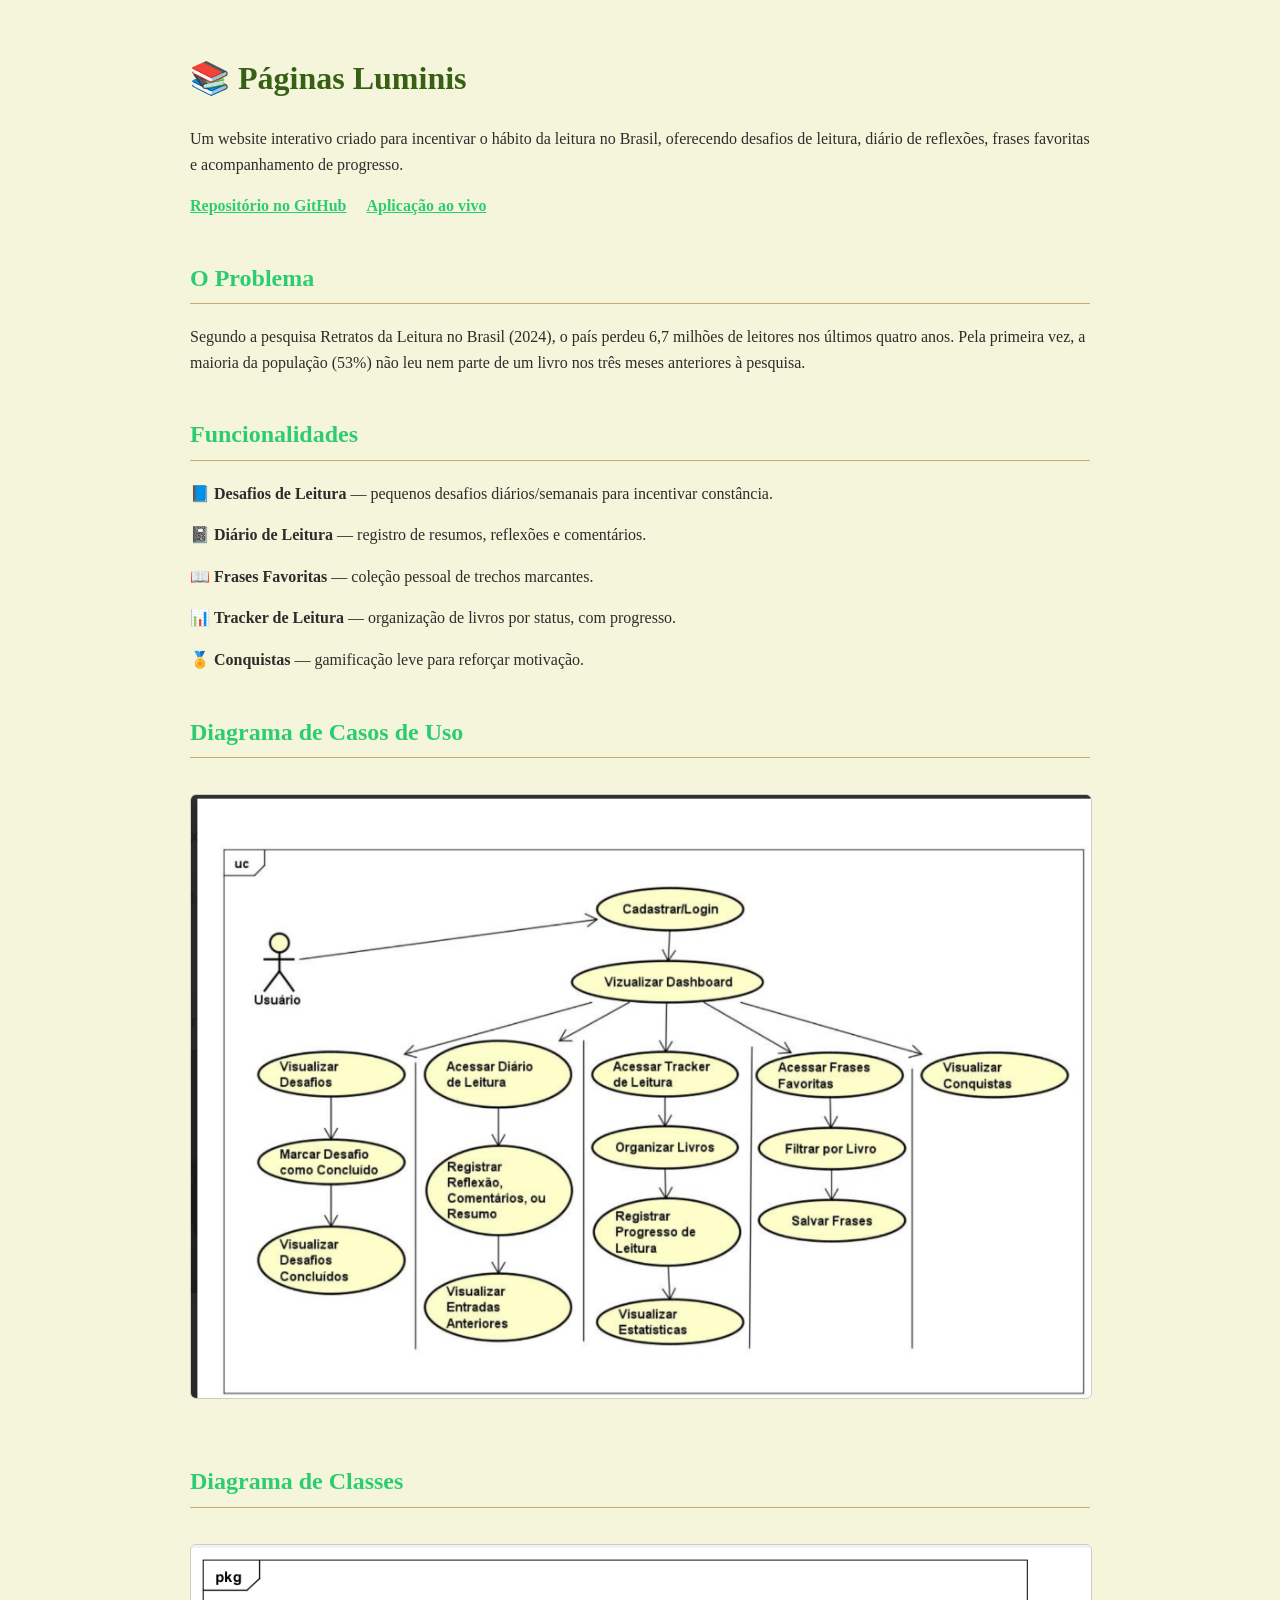
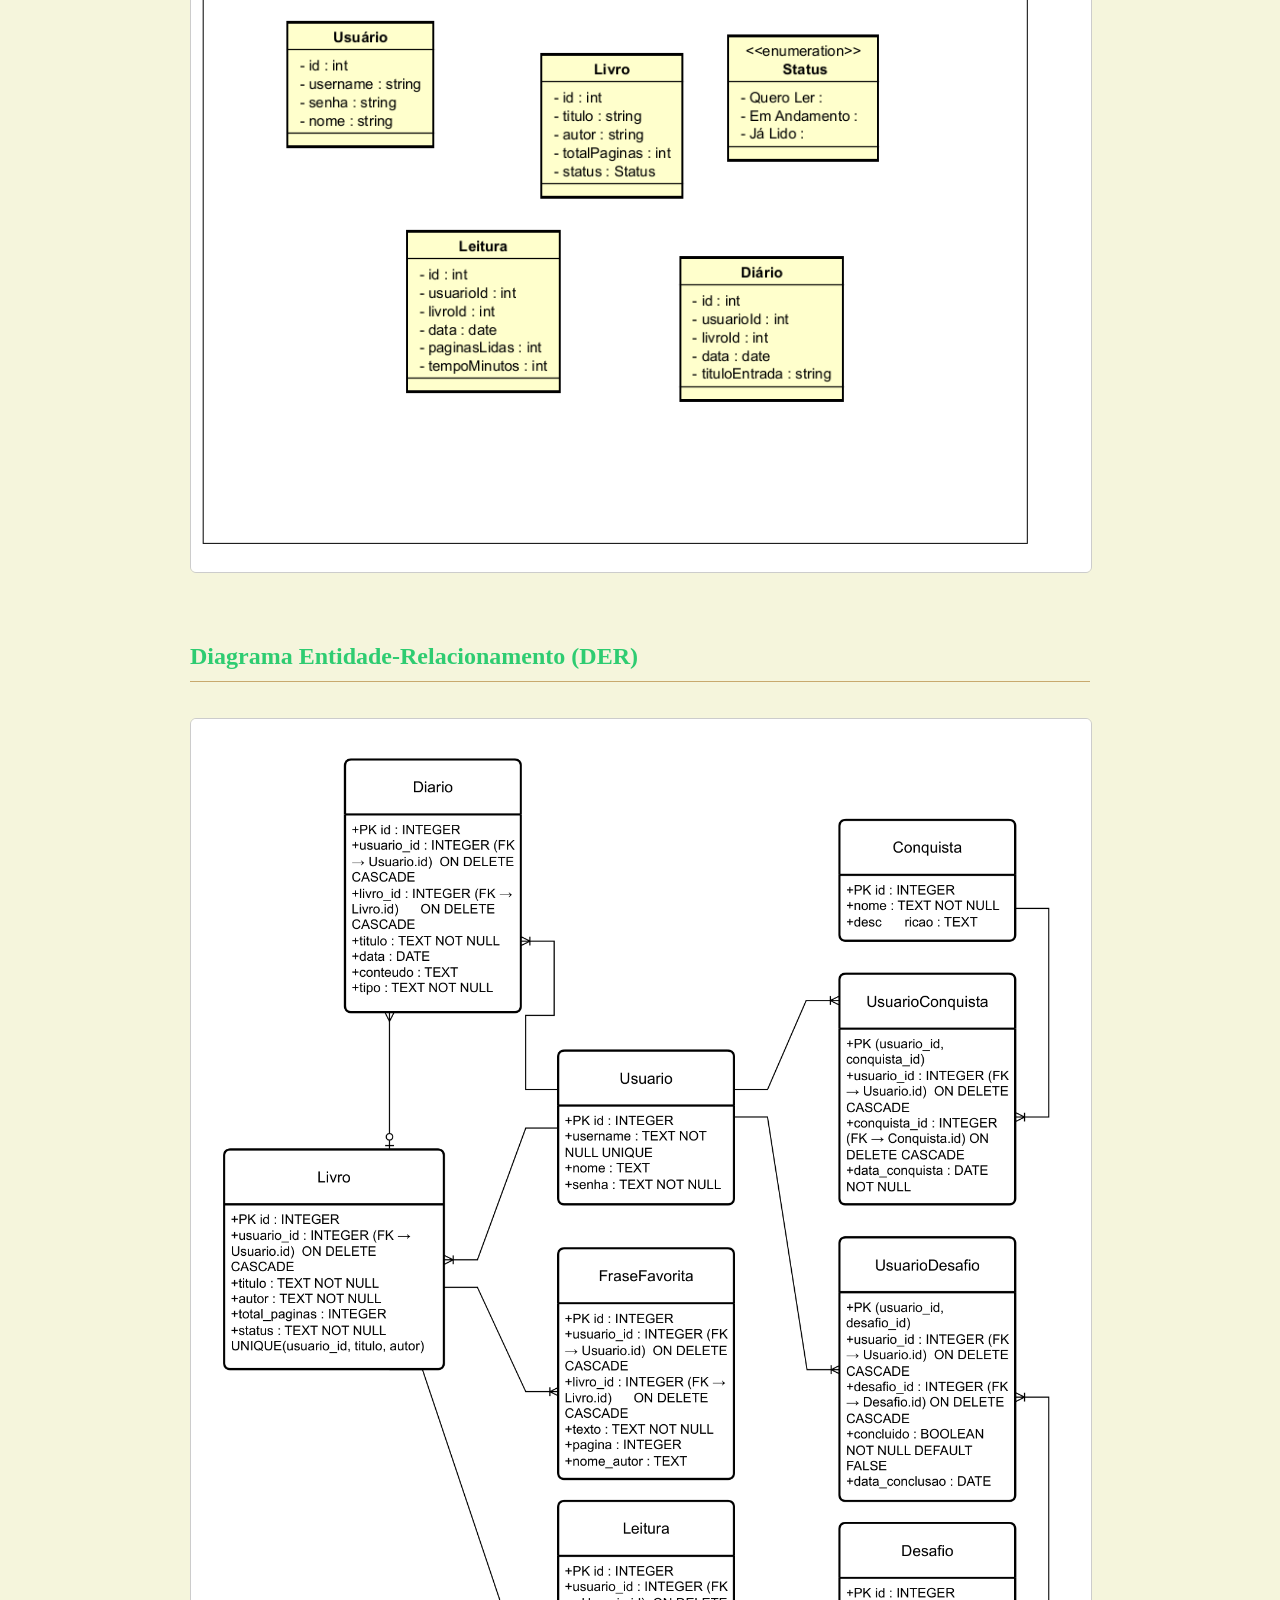
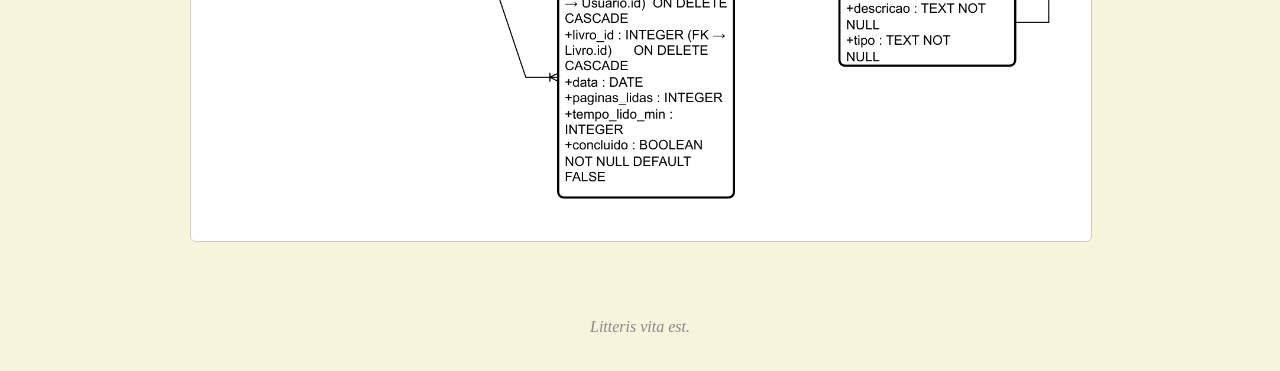
==== docs/index.html @ e58b8c8a "Adiciona pagina de documentacao do projeto com diagramas" ====
<!doctype html>
<html lang="pt-br">
<head>
  <meta charset="utf-8">
  <meta name="viewport" content="width=device-width, initial-scale=1.0">
  <title>Páginas Luminis — Documentação do Projeto</title>
  <style>
    body {
      font-family: 'Georgia', serif;
      background-color: #f5f5dc;
      color: #2c2c2c;
      max-width: 900px;
      margin: 0 auto;
      padding: 32px 20px;
      line-height: 1.6;
    }
    h1 { color: #376015; }
    h2 { color: #2ecc71; border-bottom: 1px solid #c8a96e; padding-bottom: 6px; margin-top: 40px; }
    img { max-width: 100%; border: 1px solid #ccc; border-radius: 6px; margin: 16px 0; }
    .links a { display: inline-block; margin-right: 16px; color: #2ecc71; font-weight: bold; }
    .feature { margin-bottom: 16px; }
  </style>
</head>
<body>

  <h1>📚 Páginas Luminis</h1>
  <p>Um website interativo criado para incentivar o hábito da leitura no Brasil, oferecendo desafios de leitura, diário de reflexões, frases favoritas e acompanhamento de progresso.</p>

  <div class="links">
    <a href="https://github.com/jesse-de-oliveira/paginas-luminis">Repositório no GitHub</a>
    <a href="https://paginas-luminis.onrender.com/">Aplicação ao vivo</a>
  </div>

  <h2>O Problema</h2>
  <p>Segundo a pesquisa Retratos da Leitura no Brasil (2024), o país perdeu 6,7 milhões de leitores nos últimos quatro anos. Pela primeira vez, a maioria da população (53%) não leu nem parte de um livro nos três meses anteriores à pesquisa.</p>

  <h2>Funcionalidades</h2>
  <div class="feature">📘 <strong>Desafios de Leitura</strong> — pequenos desafios diários/semanais para incentivar constância.</div>
  <div class="feature">📓 <strong>Diário de Leitura</strong> — registro de resumos, reflexões e comentários.</div>
  <div class="feature">📖 <strong>Frases Favoritas</strong> — coleção pessoal de trechos marcantes.</div>
  <div class="feature">📊 <strong>Tracker de Leitura</strong> — organização de livros por status, com progresso.</div>
  <div class="feature">🏅 <strong>Conquistas</strong> — gamificação leve para reforçar motivação.</div>

  <h2>Diagrama de Casos de Uso</h2>
  <img src="imagens/diagrama-casos-uso.PNG" alt="Diagrama de Casos de Uso">

  <h2>Diagrama de Classes</h2>
  <img src="imagens/diagrama-classes.PNG" alt="Diagrama de Classes">

  <h2>Diagrama Entidade-Relacionamento (DER)</h2>
  <img src="imagens/der.PNG" alt="DER">

  <footer style="margin-top:48px; text-align:center; font-style:italic; color:#888;">
    Litteris vita est.
  </footer>

</body>
</html>
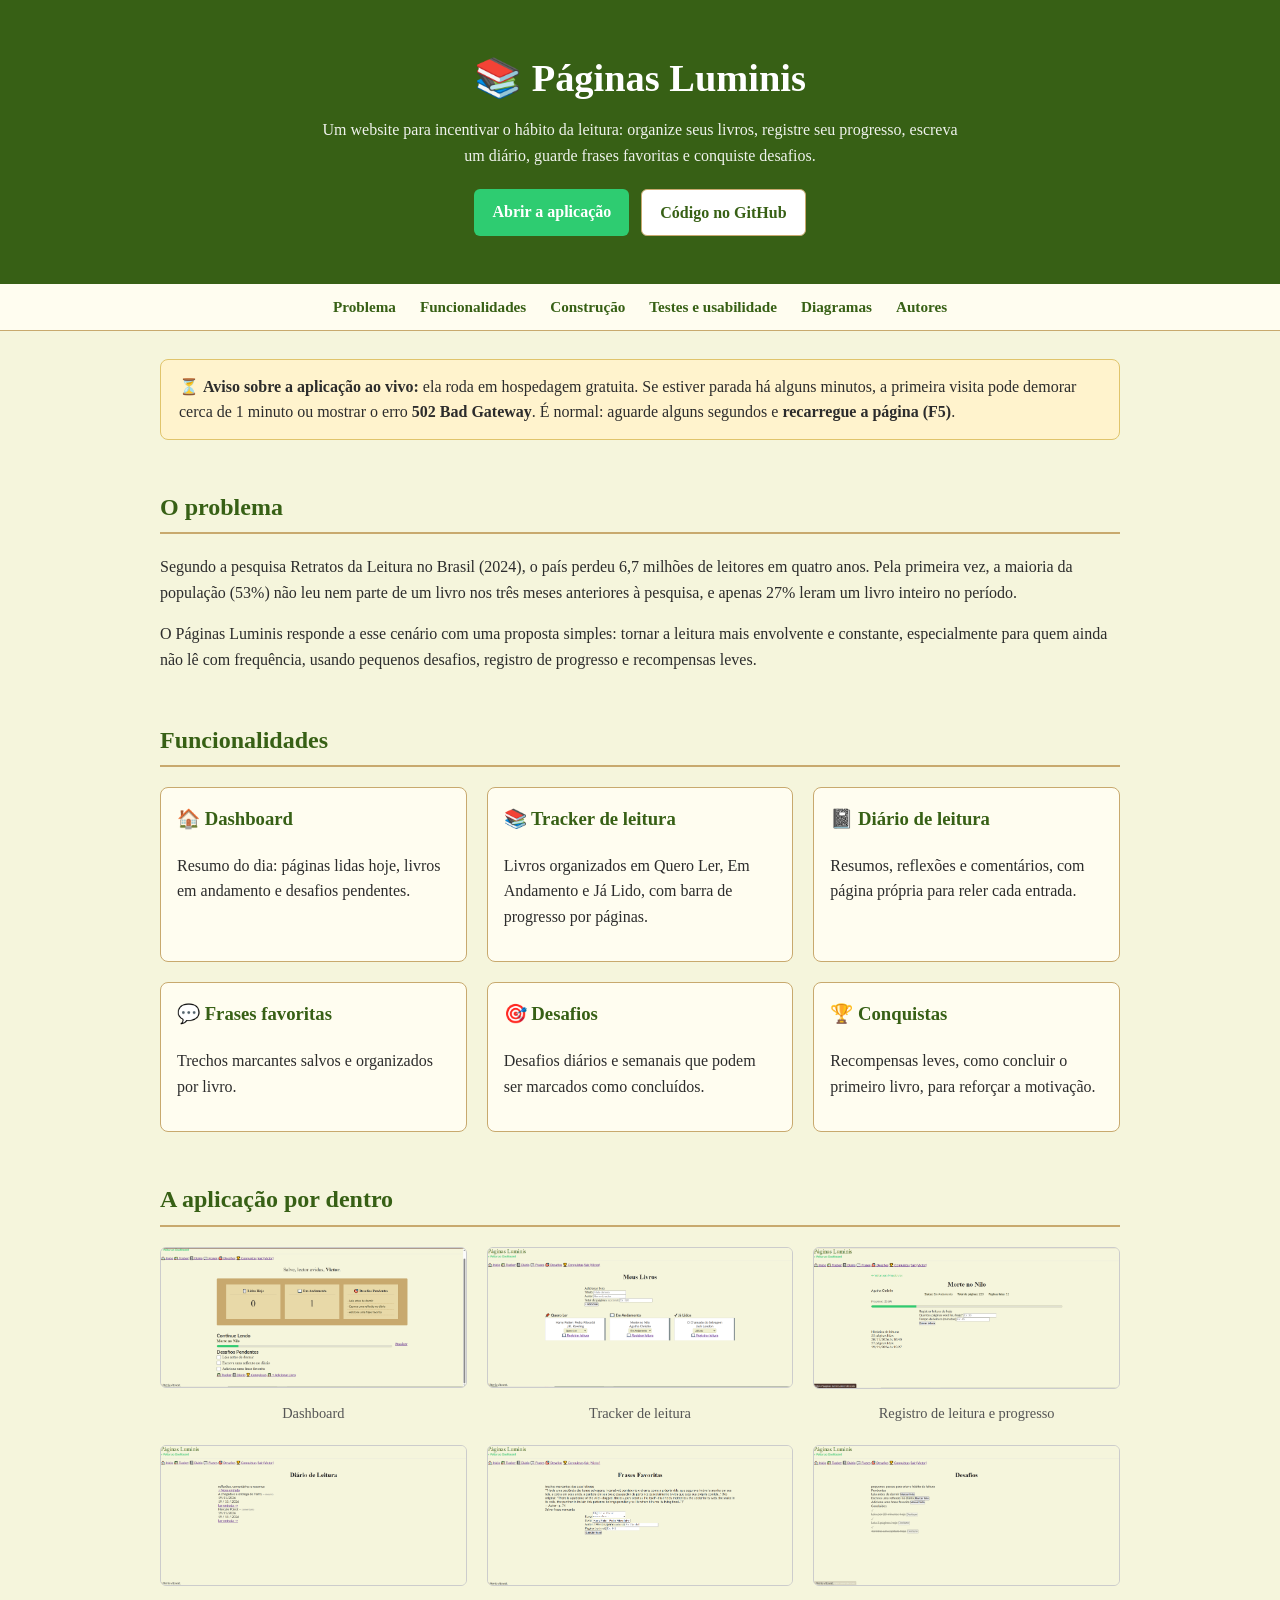
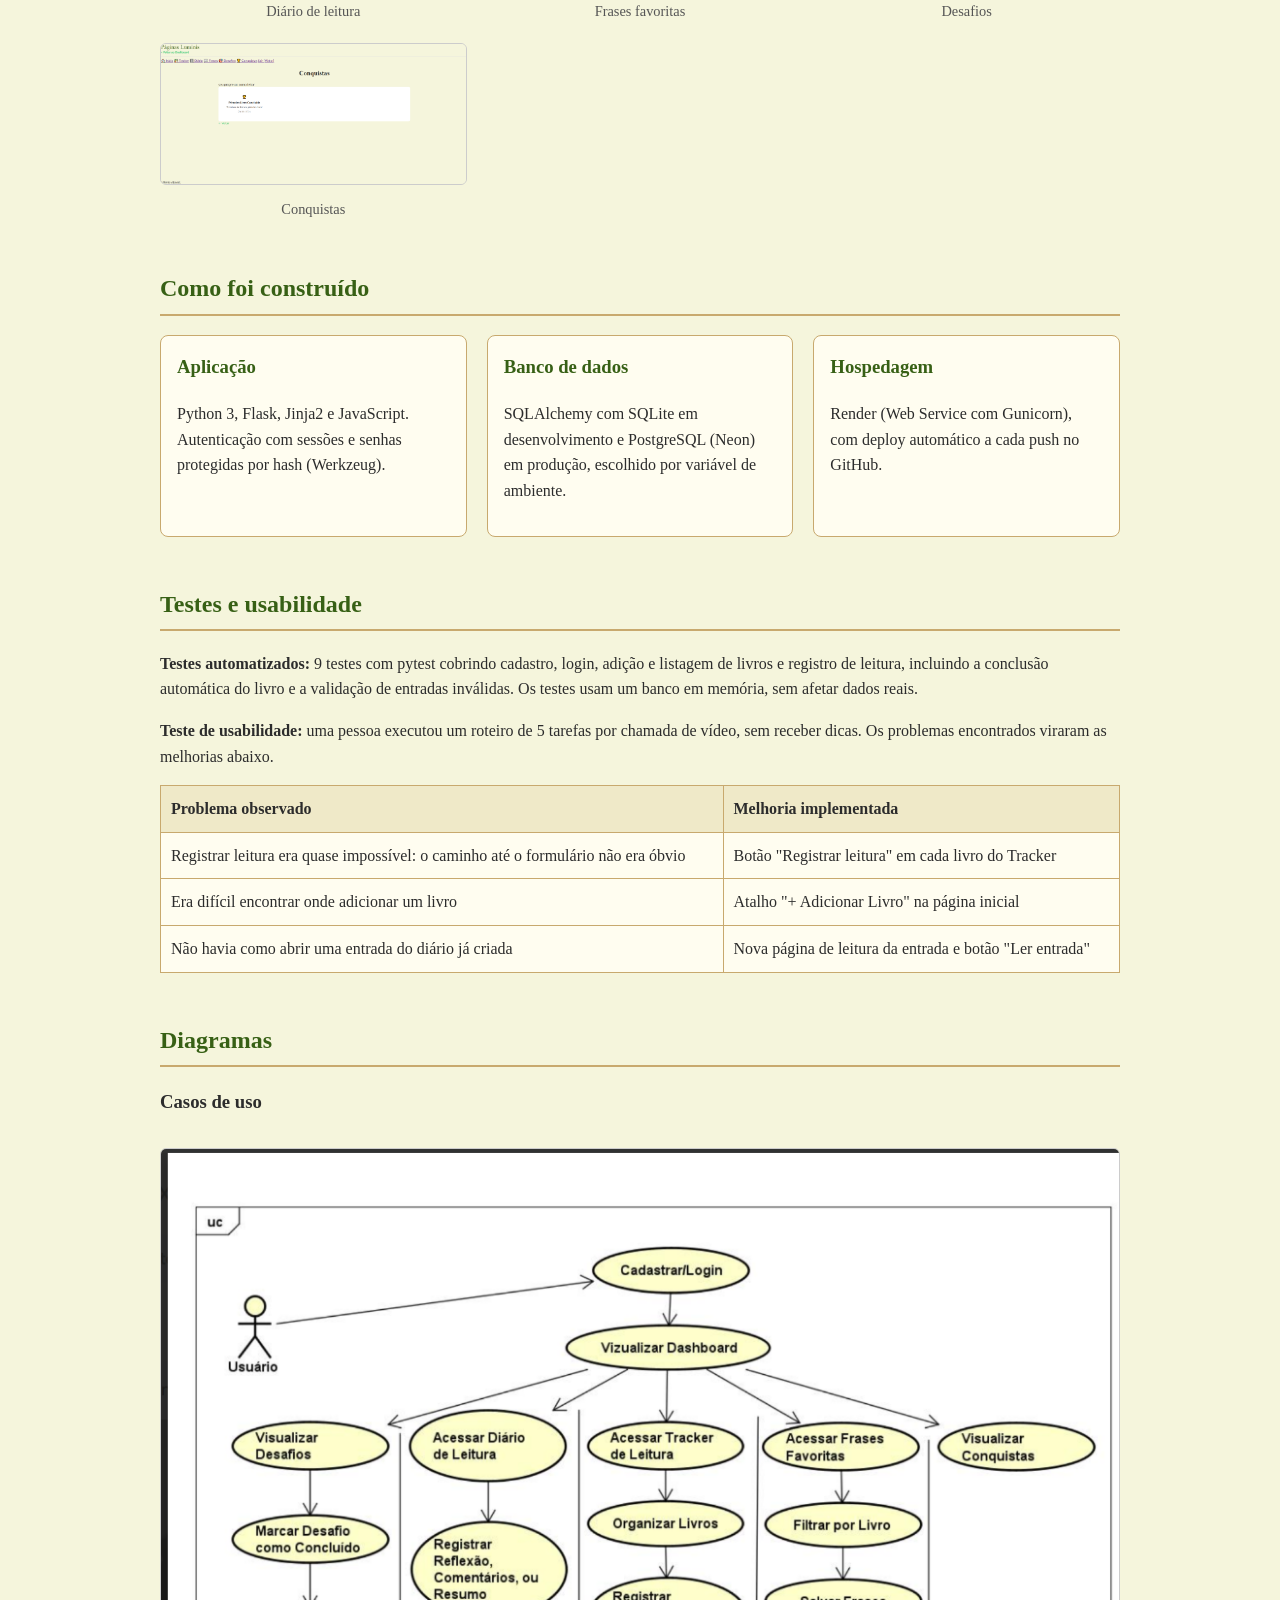
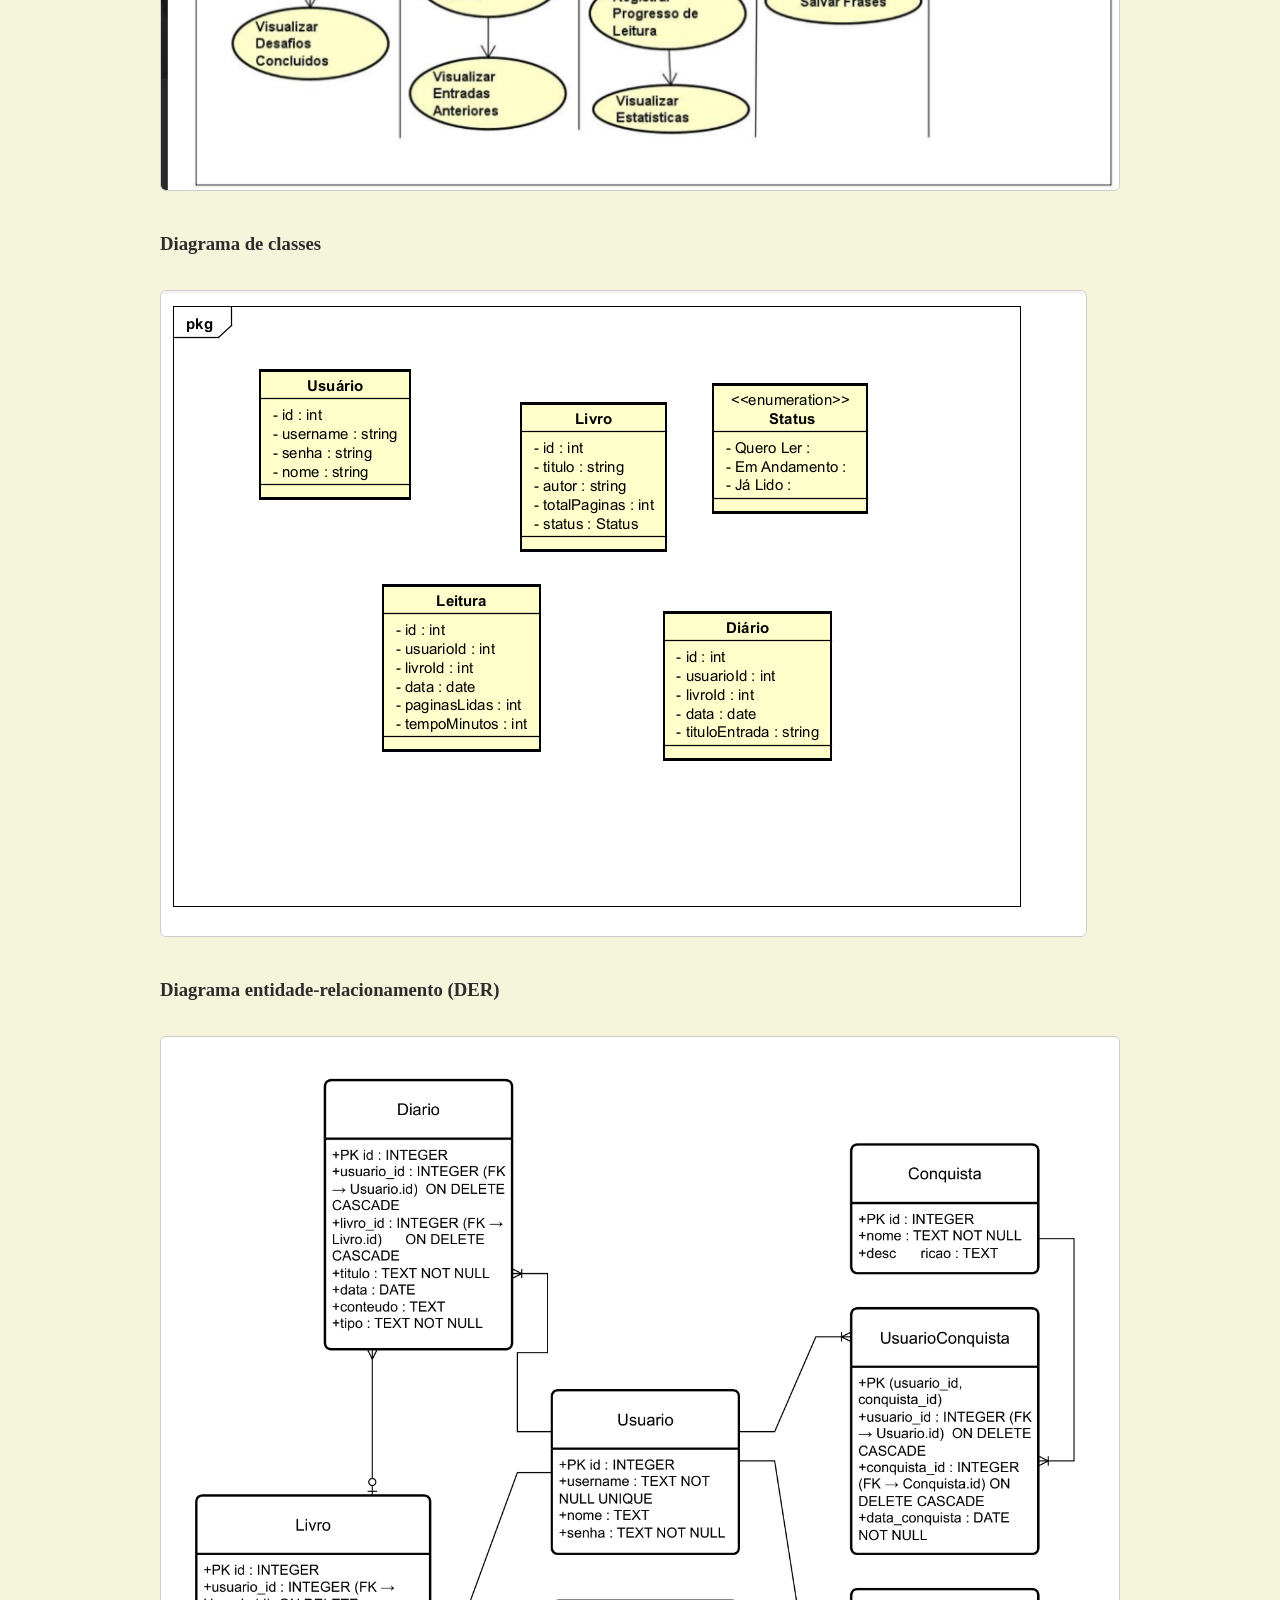
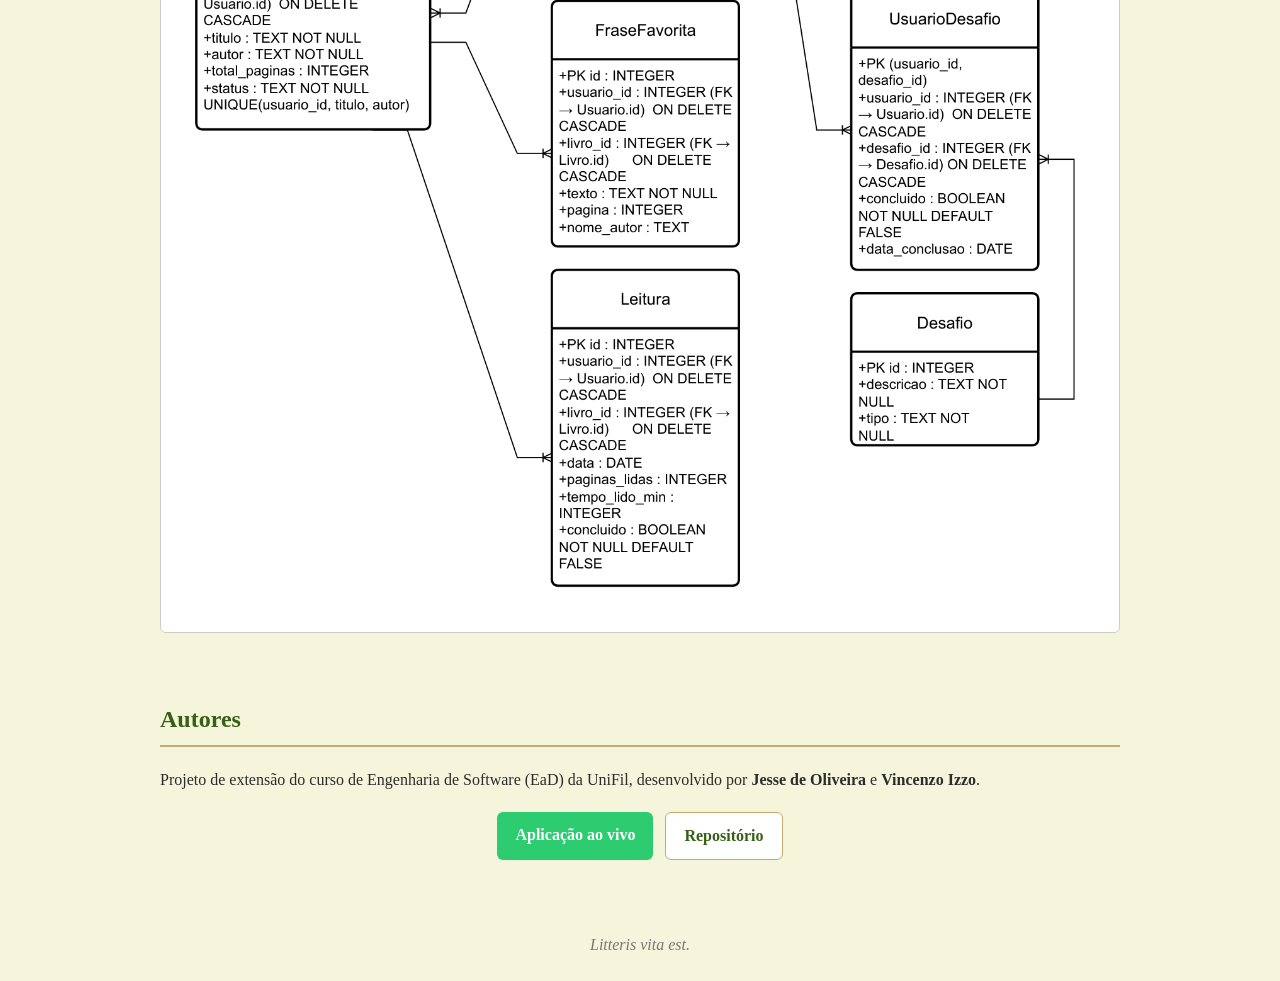
==== commit f65a0ee3: "Atualiza portfolio no GitHub Pages" ====
--- a/docs/index.html
+++ b/docs/index.html
@@ -3,56 +3,124 @@
 <head>
   <meta charset="utf-8">
   <meta name="viewport" content="width=device-width, initial-scale=1.0">
-  <title>Páginas Luminis — Documentação do Projeto</title>
+  <title>Páginas Luminis — Portfólio do Projeto</title>
   <style>
-    body {
-      font-family: 'Georgia', serif;
-      background-color: #f5f5dc;
-      color: #2c2c2c;
-      max-width: 900px;
-      margin: 0 auto;
-      padding: 32px 20px;
-      line-height: 1.6;
-    }
-    h1 { color: #376015; }
-    h2 { color: #2ecc71; border-bottom: 1px solid #c8a96e; padding-bottom: 6px; margin-top: 40px; }
-    img { max-width: 100%; border: 1px solid #ccc; border-radius: 6px; margin: 16px 0; }
-    .links a { display: inline-block; margin-right: 16px; color: #2ecc71; font-weight: bold; }
-    .feature { margin-bottom: 16px; }
+    :root { --bg:#f5f5dc; --ink:#2c2c2c; --green:#2ecc71; --dark:#376015; --line:#c8a96e; --card:#fffdf0; }
+    * { box-sizing: border-box; }
+    body { font-family: Georgia, serif; background: var(--bg); color: var(--ink); margin: 0; line-height: 1.6; }
+    header.hero { background: var(--dark); color: #fff; text-align: center; padding: 48px 20px; }
+    header.hero h1 { margin: 0 0 8px; font-size: 2.4rem; }
+    header.hero p { margin: 0 auto; max-width: 640px; opacity: .92; }
+    nav { background: var(--card); border-bottom: 1px solid var(--line); text-align: center; padding: 10px; position: sticky; top: 0; }
+    nav a { color: var(--dark); margin: 0 10px; text-decoration: none; font-weight: bold; font-size: .95rem; }
+    main { max-width: 1000px; margin: 0 auto; padding: 0 20px 48px; }
+    h2 { color: var(--dark); border-bottom: 2px solid var(--line); padding-bottom: 6px; margin-top: 48px; }
+    .notice { background: #fff3cd; border: 1px solid #e0c46c; border-radius: 8px; padding: 14px 18px; margin: 28px 0 0; }
+    .links { display: flex; flex-wrap: wrap; gap: 12px; margin-top: 20px; justify-content: center; }
+    .btn { display: inline-block; background: var(--green); color: #fff; text-decoration: none; font-weight: bold; padding: 10px 18px; border-radius: 6px; }
+    .btn.alt { background: #fff; color: var(--dark); border: 1px solid var(--line); }
+    .grid { display: grid; grid-template-columns: repeat(auto-fit, minmax(280px, 1fr)); gap: 20px; }
+    .card { background: var(--card); border: 1px solid var(--line); border-radius: 8px; padding: 16px; }
+    .card h3 { margin-top: 0; color: var(--dark); }
+    figure { margin: 0; }
+    figure img { width: 100%; border: 1px solid #ccc; border-radius: 6px; }
+    figcaption { font-size: .9rem; color: #555; margin-top: 6px; text-align: center; }
+    table { width: 100%; border-collapse: collapse; background: var(--card); }
+    th, td { border: 1px solid var(--line); padding: 10px; text-align: left; vertical-align: top; }
+    th { background: #efe9c8; }
+    .table-wrap { overflow-x: auto; }
+    img.diagram { max-width: 100%; border: 1px solid #ccc; border-radius: 6px; margin: 12px 0; }
+    footer { text-align: center; font-style: italic; color: #777; padding: 24px; }
   </style>
 </head>
 <body>
 
+<header class="hero">
   <h1>📚 Páginas Luminis</h1>
-  <p>Um website interativo criado para incentivar o hábito da leitura no Brasil, oferecendo desafios de leitura, diário de reflexões, frases favoritas e acompanhamento de progresso.</p>
+  <p>Um website para incentivar o hábito da leitura: organize seus livros, registre seu progresso, escreva um diário, guarde frases favoritas e conquiste desafios.</p>
+  <div class="links">
+    <a class="btn" href="https://paginas-luminis.onrender.com/">Abrir a aplicação</a>
+    <a class="btn alt" href="https://github.com/jesse-de-oliveira/paginas-luminis">Código no GitHub</a>
+  </div>
+</header>
 
-  <div class="links">
-    <a href="https://github.com/jesse-de-oliveira/paginas-luminis">Repositório no GitHub</a>
-    <a href="https://paginas-luminis.onrender.com/">Aplicação ao vivo</a>
+<nav>
+  <a href="#problema">Problema</a>
+  <a href="#funcionalidades">Funcionalidades</a>
+  <a href="#construcao">Construção</a>
+  <a href="#qualidade">Testes e usabilidade</a>
+  <a href="#diagramas">Diagramas</a>
+  <a href="#autores">Autores</a>
+</nav>
+
+<main>
+
+  <div class="notice">
+    ⏳ <strong>Aviso sobre a aplicação ao vivo:</strong> ela roda em hospedagem gratuita. Se estiver parada há alguns minutos, a primeira visita pode demorar cerca de 1 minuto ou mostrar o erro <strong>502 Bad Gateway</strong>. É normal: aguarde alguns segundos e <strong>recarregue a página (F5)</strong>.
   </div>
 
-  <h2>O Problema</h2>
-  <p>Segundo a pesquisa Retratos da Leitura no Brasil (2024), o país perdeu 6,7 milhões de leitores nos últimos quatro anos. Pela primeira vez, a maioria da população (53%) não leu nem parte de um livro nos três meses anteriores à pesquisa.</p>
+  <h2 id="problema">O problema</h2>
+  <p>Segundo a pesquisa Retratos da Leitura no Brasil (2024), o país perdeu 6,7 milhões de leitores em quatro anos. Pela primeira vez, a maioria da população (53%) não leu nem parte de um livro nos três meses anteriores à pesquisa, e apenas 27% leram um livro inteiro no período.</p>
+  <p>O Páginas Luminis responde a esse cenário com uma proposta simples: tornar a leitura mais envolvente e constante, especialmente para quem ainda não lê com frequência, usando pequenos desafios, registro de progresso e recompensas leves.</p>
 
-  <h2>Funcionalidades</h2>
-  <div class="feature">📘 <strong>Desafios de Leitura</strong> — pequenos desafios diários/semanais para incentivar constância.</div>
-  <div class="feature">📓 <strong>Diário de Leitura</strong> — registro de resumos, reflexões e comentários.</div>
-  <div class="feature">📖 <strong>Frases Favoritas</strong> — coleção pessoal de trechos marcantes.</div>
-  <div class="feature">📊 <strong>Tracker de Leitura</strong> — organização de livros por status, com progresso.</div>
-  <div class="feature">🏅 <strong>Conquistas</strong> — gamificação leve para reforçar motivação.</div>
+  <h2 id="funcionalidades">Funcionalidades</h2>
+  <div class="grid">
+    <div class="card"><h3>🏠 Dashboard</h3><p>Resumo do dia: páginas lidas hoje, livros em andamento e desafios pendentes.</p></div>
+    <div class="card"><h3>📚 Tracker de leitura</h3><p>Livros organizados em Quero Ler, Em Andamento e Já Lido, com barra de progresso por páginas.</p></div>
+    <div class="card"><h3>📓 Diário de leitura</h3><p>Resumos, reflexões e comentários, com página própria para reler cada entrada.</p></div>
+    <div class="card"><h3>💬 Frases favoritas</h3><p>Trechos marcantes salvos e organizados por livro.</p></div>
+    <div class="card"><h3>🎯 Desafios</h3><p>Desafios diários e semanais que podem ser marcados como concluídos.</p></div>
+    <div class="card"><h3>🏆 Conquistas</h3><p>Recompensas leves, como concluir o primeiro livro, para reforçar a motivação.</p></div>
+  </div>
 
-  <h2>Diagrama de Casos de Uso</h2>
-  <img src="imagens/diagrama-casos-uso.PNG" alt="Diagrama de Casos de Uso">
+  <h2>A aplicação por dentro</h2>
+  <div class="grid">
+    <figure><img src="imagens/dashboard.png" alt="Dashboard"><figcaption>Dashboard</figcaption></figure>
+    <figure><img src="imagens/tracker.png" alt="Tracker de leitura"><figcaption>Tracker de leitura</figcaption></figure>
+    <figure><img src="imagens/registrar-leitura.png" alt="Registro de leitura"><figcaption>Registro de leitura e progresso</figcaption></figure>
+    <figure><img src="imagens/diario.png" alt="Diário de leitura"><figcaption>Diário de leitura</figcaption></figure>
+    <figure><img src="imagens/frases.png" alt="Frases favoritas"><figcaption>Frases favoritas</figcaption></figure>
+    <figure><img src="imagens/desafios.png" alt="Desafios"><figcaption>Desafios</figcaption></figure>
+    <figure><img src="imagens/conquistas.png" alt="Conquistas"><figcaption>Conquistas</figcaption></figure>
+  </div>
 
-  <h2>Diagrama de Classes</h2>
-  <img src="imagens/diagrama-classes.PNG" alt="Diagrama de Classes">
+  <h2 id="construcao">Como foi construído</h2>
+  <div class="grid">
+    <div class="card"><h3>Aplicação</h3><p>Python 3, Flask, Jinja2 e JavaScript. Autenticação com sessões e senhas protegidas por hash (Werkzeug).</p></div>
+    <div class="card"><h3>Banco de dados</h3><p>SQLAlchemy com SQLite em desenvolvimento e PostgreSQL (Neon) em produção, escolhido por variável de ambiente.</p></div>
+    <div class="card"><h3>Hospedagem</h3><p>Render (Web Service com Gunicorn), com deploy automático a cada push no GitHub.</p></div>
+  </div>
 
-  <h2>Diagrama Entidade-Relacionamento (DER)</h2>
-  <img src="imagens/der.PNG" alt="DER">
+  <h2 id="qualidade">Testes e usabilidade</h2>
+  <p><strong>Testes automatizados:</strong> 9 testes com pytest cobrindo cadastro, login, adição e listagem de livros e registro de leitura, incluindo a conclusão automática do livro e a validação de entradas inválidas. Os testes usam um banco em memória, sem afetar dados reais.</p>
+  <p><strong>Teste de usabilidade:</strong> uma pessoa executou um roteiro de 5 tarefas por chamada de vídeo, sem receber dicas. Os problemas encontrados viraram as melhorias abaixo.</p>
+  <div class="table-wrap">
+    <table>
+      <tr><th>Problema observado</th><th>Melhoria implementada</th></tr>
+      <tr><td>Registrar leitura era quase impossível: o caminho até o formulário não era óbvio</td><td>Botão "Registrar leitura" em cada livro do Tracker</td></tr>
+      <tr><td>Era difícil encontrar onde adicionar um livro</td><td>Atalho "+ Adicionar Livro" na página inicial</td></tr>
+      <tr><td>Não havia como abrir uma entrada do diário já criada</td><td>Nova página de leitura da entrada e botão "Ler entrada"</td></tr>
+    </table>
+  </div>
 
-  <footer style="margin-top:48px; text-align:center; font-style:italic; color:#888;">
-    Litteris vita est.
-  </footer>
+  <h2 id="diagramas">Diagramas</h2>
+  <h3>Casos de uso</h3>
+  <img class="diagram" src="imagens/diagrama-casos-uso.PNG" alt="Diagrama de casos de uso">
+  <h3>Diagrama de classes</h3>
+  <img class="diagram" src="imagens/diagrama-classes.PNG" alt="Diagrama de classes">
+  <h3>Diagrama entidade-relacionamento (DER)</h3>
+  <img class="diagram" src="imagens/der.PNG" alt="DER">
+
+  <h2 id="autores">Autores</h2>
+  <p>Projeto de extensão do curso de Engenharia de Software (EaD) da UniFil, desenvolvido por <strong>Jesse de Oliveira</strong> e <strong>Vincenzo Izzo</strong>.</p>
+  <div class="links">
+    <a class="btn" href="https://paginas-luminis.onrender.com/">Aplicação ao vivo</a>
+    <a class="btn alt" href="https://github.com/jesse-de-oliveira/paginas-luminis">Repositório</a>
+  </div>
+
+</main>
+
+<footer>Litteris vita est.</footer>
 
 </body>
 </html>
